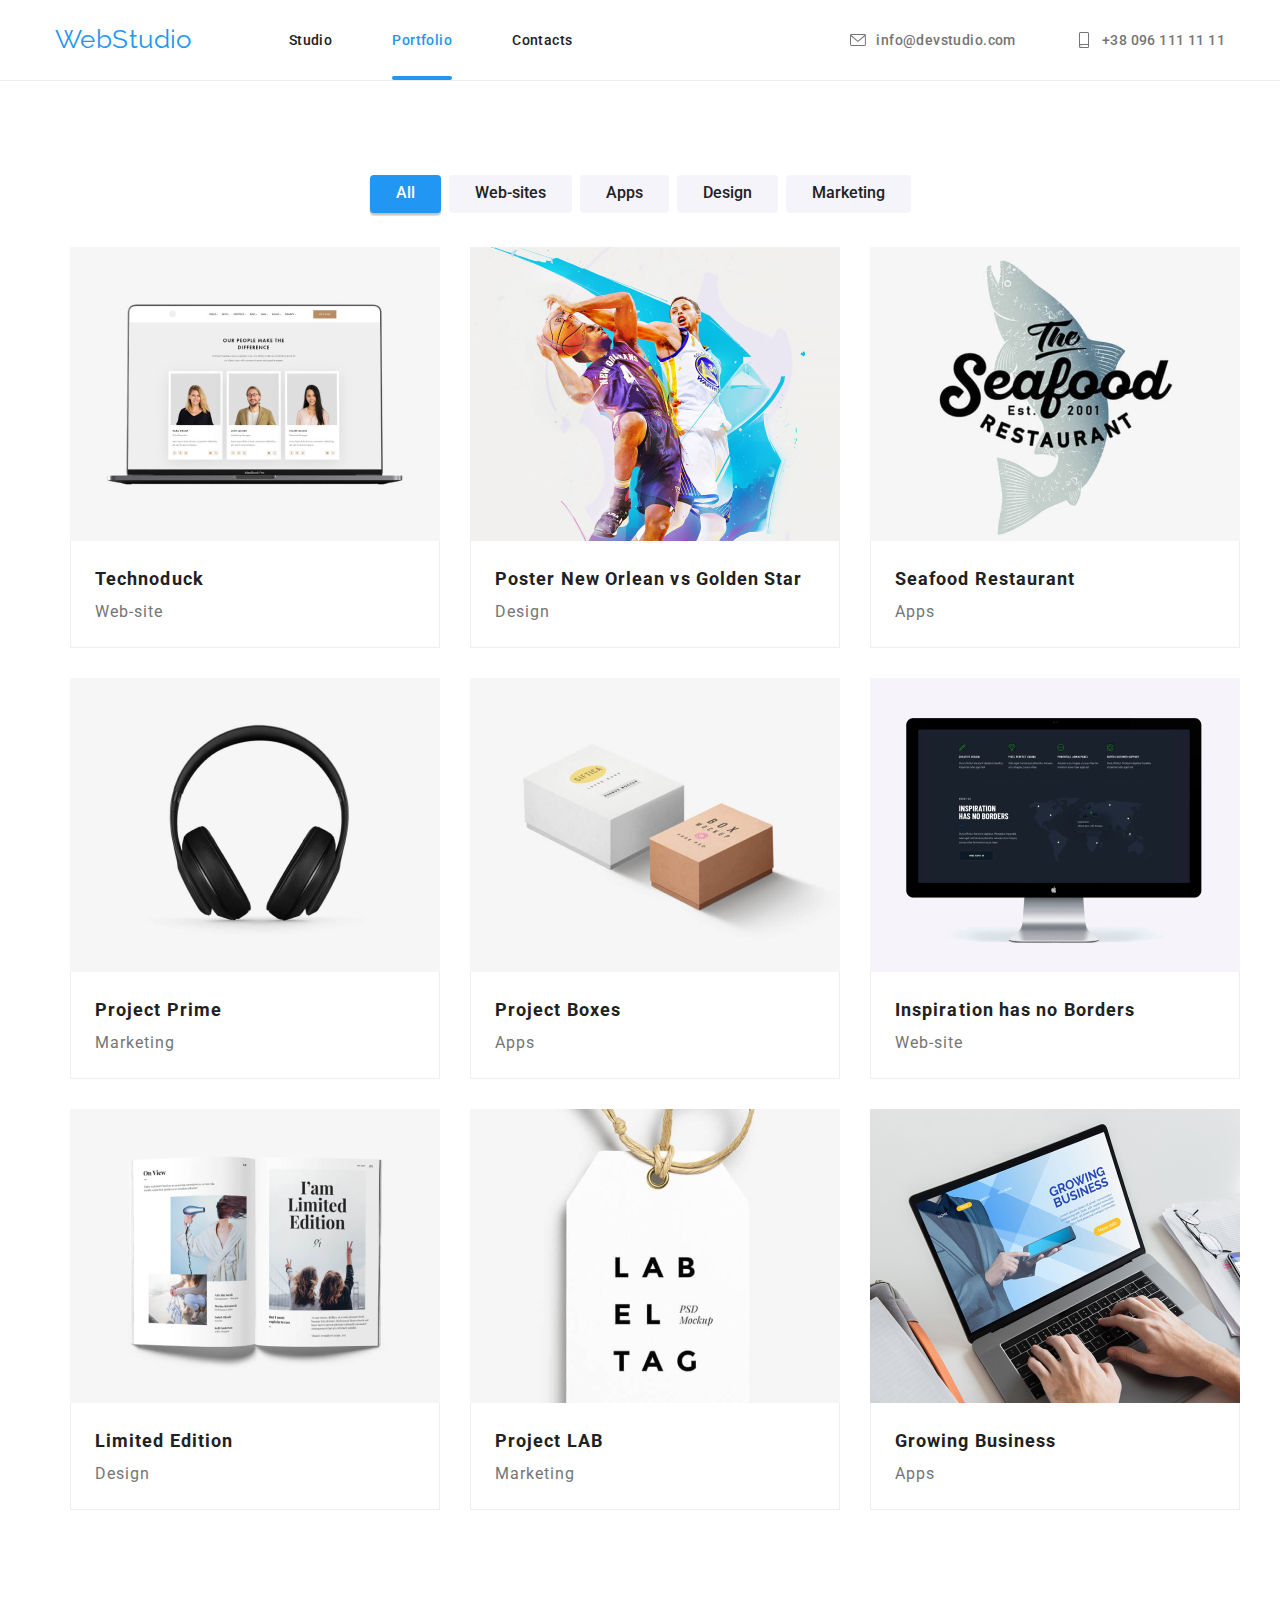
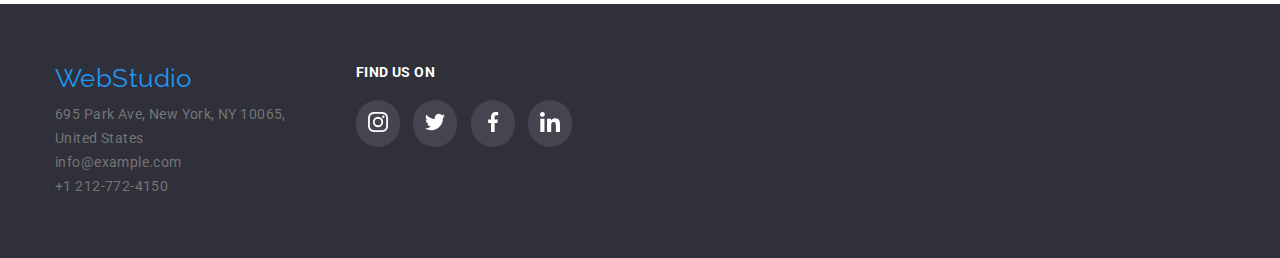
==== portfolio.html @ 81004910 "commit" ====
<!DOCTYPE html>
<html lang="en">
  <head>
    <meta charset="UTF-8" />
    <title>Portfolio</title>
    <link rel="preconnect" href="https://fonts.googleapis.com" />
    <link rel="preconnect" href="https://fonts.gstatic.com" crossorigin />
    <link
      href="https://fonts.googleapis.com/css2?family=Raleway:wght@700&family=Roboto:wght@400;500;700;900&display=swap"
      rel="stylesheet"
    />
    <link
      rel="stylesheet"
      href="https://cdnjs.cloudflare.com/ajax/libs/modern-normalize/1.1.0/modern-normalize.min.css"
    />
    <link rel="stylesheet" href="css/styles.css" />
  </head>
  <body>
    <header class="header">
      <div class="container header-content">
        <nav class="header-nav">
          <a href="index.html" class="logo link">WebStudio</a>
          <ul class="list header-ul">
            <li class="header-item">
              <a href="index.html" class="header-nav-link link">Studio</a>
            </li>
            <li class="header-item">
              <a href="portfolio.html" class="header-active-link link"
                >Portfolio</a
              >
            </li>
            <li class="header-item">
              <a href="#" class="header-nav-link link">Contacts</a>
            </li>
          </ul>
        </nav>
        <ul class="header-ul list">
          <li class="header-item">
            <a href="mailto:info@devstudio.com" class="header-contacts link">
              <svg class="header-contacts-icon">
                <use href="./images/icons.svg#icon-envelope"></use>
              </svg>
              <p>info@devstudio.com</p>
            </a>
          </li>
          <li class="header-item">
            <a href="tel:+380961111111" class="header-contacts link">
              <svg class="header-contacts-icon">
                <use href="./images/icons.svg#icon-smartphone"></use>
              </svg>
              <p>+38 096 111 11 11</p>
            </a>
          </li>
        </ul>
      </div>
    </header>
    <main>
      <section class="section">
        <div class="container">
          <div>
            <ul class="filter-buttons-list list">
              <li>
                <button type="button" class="active-filter-button">All</button>
              </li>
              <li>
                <button type="button" class="filter-button">Web-sites</button>
              </li>
              <li>
                <button type="button" class="filter-button">Apps</button>
              </li>
              <li>
                <button type="button" class="filter-button">Design</button>
              </li>
              <li>
                <button type="button" class="filter-button">Marketing</button>
              </li>
            </ul>
          </div>
          <div class="container">
            <ul class="cards-list list">
              <li class="card">
                <div class="card-image">
                  <img src="images/portfolio1.jpg" alt="" />
                  <p class="card-hover-text">
                    Technoduck is a state-of-the-art coronavirus distribution
                    platform. Companies use this platform for digital espionage
                    and attacks on competitors' secure servers.
                  </p>
                </div>
                <div class="card-description">
                  <p class="card-description-name">Technoduck</p>
                  <p class="card-description-text">Web-site</p>
                </div>
              </li>
              <li class="card">
                <div class="card-image">
                  <img src="images/portfolio2.jpg" alt="" />
                  <p class="card-hover-text">
                    Technoduck is a state-of-the-art coronavirus distribution
                    platform. Companies use this platform for digital espionage
                    and attacks on competitors' secure servers.
                  </p>
                </div>
                <div class="card-description">
                  <p class="card-description-name">
                    Poster New Orlean vs Golden Star
                  </p>
                  <p class="card-description-text">Design</p>
                </div>
              </li>
              <li class="card">
                <div class="card-image">
                  <img src="images/portfolio3.jpg" alt="" />
                  <p class="card-hover-text">
                    Technoduck is a state-of-the-art coronavirus distribution
                    platform. Companies use this platform for digital espionage
                    and attacks on competitors' secure servers.
                  </p>
                </div>
                <div class="card-description">
                  <p class="card-description-name">Seafood Restaurant</p>
                  <p class="card-description-text">Apps</p>
                </div>
              </li>
              <li class="card">
                <div class="card-image">
                  <img src="images/portfolio4.jpg" alt="" />
                  <p class="card-hover-text">
                    Technoduck is a state-of-the-art coronavirus distribution
                    platform. Companies use this platform for digital espionage
                    and attacks on competitors' secure servers.
                  </p>
                </div>
                <div class="card-description">
                  <p class="card-description-name">Project Prime</p>
                  <p class="card-description-text">Marketing</p>
                </div>
              </li>
              <li class="card">
                <div class="card-image">
                  <img src="images/portfolio5.jpg" alt="" />
                  <p class="card-hover-text">
                    Technoduck is a state-of-the-art coronavirus distribution
                    platform. Companies use this platform for digital espionage
                    and attacks on competitors' secure servers.
                  </p>
                </div>
                <div class="card-description">
                  <p class="card-description-name">Project Boxes</p>
                  <p class="card-description-text">Apps</p>
                </div>
              </li>
              <li class="card">
                <div class="card-image">
                  <img src="images/portfolio6.jpg" alt="" />
                  <p class="card-hover-text">
                    Technoduck is a state-of-the-art coronavirus distribution
                    platform. Companies use this platform for digital espionage
                    and attacks on competitors' secure servers.
                  </p>
                </div>
                <div class="card-description">
                  <p class="card-description-name">
                    Inspiration has no Borders
                  </p>
                  <p class="card-description-text">Web-site</p>
                </div>
              </li>
              <li class="card">
                <div class="card-image">
                  <img src="images/portfolio7.jpg" alt="" />
                  <p class="card-hover-text">
                    Technoduck is a state-of-the-art coronavirus distribution
                    platform. Companies use this platform for digital espionage
                    and attacks on competitors' secure servers.
                  </p>
                </div>
                <div class="card-description">
                  <p class="card-description-name">Limited Edition</p>
                  <p class="card-description-text">Design</p>
                </div>
              </li>
              <li class="card">
                <div class="card-image">
                  <img src="images/portfolio8.jpg" alt="" />
                  <p class="card-hover-text">
                    Technoduck is a state-of-the-art coronavirus distribution
                    platform. Companies use this platform for digital espionage
                    and attacks on competitors' secure servers.
                  </p>
                </div>
                <div class="card-description">
                  <p class="card-description-name">Project LAB</p>
                  <p class="card-description-text">Marketing</p>
                </div>
              </li>
              <li class="card">
                <div class="card-image">
                  <img src="images/portfolio9.jpg" alt="" />
                  <p class="card-hover-text">
                    Technoduck is a state-of-the-art coronavirus distribution
                    platform. Companies use this platform for digital espionage
                    and attacks on competitors' secure servers.
                  </p>
                </div>
                <div class="card-description">
                  <p class="card-description-name">Growing Business</p>
                  <p class="card-description-text">Apps</p>
                </div>
              </li>
            </ul>
          </div>
        </div>
      </section>
    </main>
    <footer class="footer">
      <div class="container footer-container">
        <div>
          <a href="#" class="logo link">WebStudio</a>
          <address class="footer-address">
            <ul class="list">
              <li>
                <a class="link" href="index.html"
                  >695 Park Ave, New York, NY 10065,<br />
                  United States</a
                >
              </li>
              <li>
                <a class="link" href="mailto:info@example.com"
                  >info@example.com</a
                >
              </li>
              <li>
                <a class="link" href="tel:+1212-772-4150">+1 212-772-4150</a>
              </li>
            </ul>
          </address>
        </div>
        <div class="findUs-container">
          <p class="findUs-text">Find us on</p>
          <ul class="list footer-icons-list">
            <li>
              <a href="">
                <div class="footer-icon-wrapper">
                  <svg>
                    <use href="./images/icons.svg#icon-instagram-1"></use>
                  </svg>
                </div>
              </a>
            </li>
            <li>
              <a href="">
                <div class="footer-icon-wrapper">
                  <svg>
                    <use href="./images/icons.svg#icon-twitter-1"></use>
                  </svg>
                </div>
              </a>
            </li>
            <li>
              <a href="">
                <div class="footer-icon-wrapper">
                  <svg>
                    <use href="./images/icons.svg#icon-facebook-1"></use>
                  </svg>
                </div>
              </a>
            </li>
            <li>
              <a href="">
                <div class="footer-icon-wrapper">
                  <svg class="modal-button-icon">
                    <use href="./images/icons.svg#icon-linkedin-1"></use>
                  </svg>
                </div>
              </a>
            </li>
          </ul>
        </div>
      </div>
    </footer>
  </body>
</html>
---- css/styles.css ----
:root {
  --primary-text-color: #757575;
  --accent-color: #2196f3;
  --background-grey: #f5f4fa;
  --icon-color: #afb1b8;
  --animation-time: 250ms;
  --timing-function: cubic-bezier(0.4, 0, 0.2, 1);
}

body {
  position: relative;
  margin: auto;
  background-color: #ffffff;
  font-family: "Roboto", sans-serif;
  font-size: 14px;
  letter-spacing: 0.03em;
  color: #212121;
}

h1,
h2,
h3,
h4,
h5,
h6,
p {
  margin: 0;
}
html {
  box-sizing: border-box;
}
*,
*::after,
*::before {
  box-sizing: inherit;
}
img {
  display: block;
  max-width: 100%;
  height: auto;
}
address {
  font-style: normal;
}
.link {
  text-decoration: none;
  color: inherit;
}
.list {
  list-style: none;
  padding: 0;
  margin: 0;
}
.header {
  margin: auto;
  border-bottom: 1px solid #ececec;
}
.logo {
  color: var(--accent-color);
  font-family: "raleway";
  font-size: 26px;
}
.container {
  padding: 0 15px;
  width: 1200px;
  margin: 0 auto;
}
.header-content {
  display: flex;
  justify-content: space-between;
  align-items: baseline;
}
.header-item {
  position: relative;
  display: inline-block;
}
.header-item a {
  fill: #757575;
  display: flex;
  flex-direction: row;
  align-items: center;
  gap: 10px;
}
.header-item:not(:last-child) {
  margin-right: 60px;
}

.header-ul {
  margin-left: 97px;
  display: flex;
  align-items: center;
}
.header-nav {
  display: flex;
  align-items: center;
}
.header-nav-link {
  display: block;
  padding: 32px 0px 31px 0px;
  font-weight: 500;
  color: #212121;
}
.header-contacts {
  display: block;
  padding: 32px 0px 31px 0px;
  font-weight: 500;
  color: var(--primary-text-color);
}
.header-contacts:hover {
  color: var(--accent-color);
}
.header-contacts-icon {
  max-width: 16px;
  max-height: 16px;
}
.header a:hover {
  color: var(--accent-color);
  fill: var(--accent-color);
}
.header-active-link {
  position: relative;
  padding: 32px 0px 31px 0px;
  font-weight: 500;
  color: var(--accent-color);
}
.header-active-link::after {
  content: "";
  position: absolute;
  width: 100%;
  height: 4px;
  background-color: var(--accent-color);
  border-radius: 2px;
  bottom: 0;
  left: 0;
}

.section {
  padding: 94px 0;
}
.section-no-top-padding {
  padding-top: 0;
}
.headers {
  text-align: center;
  font-size: 36px;
  font-weight: 700;
  color: #212121;
  line-height: 42.19px;
}
.hero-section {
  padding: 200px 0;
  background-image: linear-gradient(
      rgba(47, 48, 58, 0.4),
      rgba(47, 48, 58, 0.4)
    ),
    url("../images/herobg.png");
  background-repeat: no-repeat;
  background-position: center;
  background-size: cover;
  text-align: center;
}
.hero-section-h1 {
  margin: auto;
  color: #ffffff;
  font-weight: 900;
  font-size: 44px;
  line-height: 60px;
}
.request-button {
  font-weight: 700;
  margin-top: 40px;
  background-color: var(--accent-color);
  border: 4px solid var(--accent-color);
  border-radius: 4px;
  padding: 15px 24px;
  font-size: 16px;
  color: #ffffff;
  transition-duration: 0.4s;
}
.request-button:hover {
  border: 4px solid var(--accent-color);
  background-color: var(--background-grey);
  color: #000000;
  cursor: pointer;
}
.features-headers {
  font-weight: 700;
  line-height: 16.41px;
}
.features-list {
  display: flex;
  justify-content: space-between;
  gap: 30px;
}
.features-list-item {
  line-height: 24px;
  font-size: 14px;
  width: 270px;
}
.features-card-image {
  background-color: #f5f4fa;
  width: auto;
  padding: 25px 100px;
  margin-bottom: 30px;
}
.features-text {
  padding-top: 9px;
  color: var(--primary-text-color);
}

.whatWeDo-list {
  padding-top: 50px;
  display: flex;
  justify-content: space-between;
  gap: 30px;
}
.whatWeDo-list-item {
  position: relative;
}
.WhatWeDo-text {
  position: absolute;
  width: 100%;
  bottom: 0;
  z-index: 1;
  background-color: rgba(33, 33, 33, 0.8);
  font: 16px Roboto;
  font-weight: 700;
  color: white;

  text-align: center;
  padding: 27px 0;
}

.section-team {
  background-color: #f5f4fa;
  padding: 94px 0 94px 0;
  text-align: center;
}
.team-list {
  padding-top: 50px;
  display: flex;
  justify-content: space-between;
  gap: 30px;
}
.team-list-item {
  background-color: #ffffff;
  border-radius: 0px 0px 4px 4px;
  box-shadow: 0px 1px 3px rgba(0, 0, 0, 0.12), 0px 1px 1px rgba(0, 0, 0, 0.14),
    0px 2px 1px rgba(0, 0, 0, 0.2);
}
.team-member-image {
  margin-bottom: 30px;
}
.team-member-name {
  font-size: 16px;
  font-weight: 500;
  line-height: 18.75px;
  margin-bottom: 10px;
}
.team-member-text {
  color: var(--primary-text-color);
  font-size: 16px;
  font-weight: 400;
  line-height: 18.75px;
}
.team-member-icon-wrapper {
  border-radius: 50%;
  padding: 12px;
}
.team-member-icon-wrapper:hover {
  background-color: var(--accent-color);
  transition-duration: var(--animation-time);
  transition-timing-function: var(--timing-function);
}
.team-member-icon-list {
  display: flex;
  flex-direction: row;
  justify-content: center;
  gap: 10px;
  padding: 16px 32px 30px;
}
.team-member-icon-list svg {
  width: 20px;
  height: 20px;
  fill: var(--icon-color);
}
.team-member-icon-wrapper:hover svg {
  fill: #fff;
}

.customer-list {
  padding-top: 50px;
  display: flex;
  gap: 30px;
}
.customer-div {
  padding: 16px 32px;
  border: 1px solid #afb1b8;
  border-radius: 4px;
  display: inline-block;
}
.customer-icon {
  height: 60px;
  width: 106px;
  fill: var(--icon-color);
}
.customer-div:hover {
  border-color: var(--accent-color);
}
.customer-div:hover svg {
  fill: var(--accent-color);
}

.footer {
  background-color: #2f303a;
  padding: 60px 0;
}
.footer-container {
  display: flex;
}
.footer-address {
  padding-top: 9px;
  color: #757575;
  font-size: 14px;
  font-weight: 400;
  line-height: 24px;
}
.footer-address a:hover {
  color: #ffffff;
}
.findUs-container {
  margin-left: 70px;
}
.findUs-text {
  color: white;
  font-family: Roboto;
  font-weight: 700;
  margin-bottom: 20px;
  text-transform: uppercase;
}
.footer-icon-wrapper {
  padding: 12px;
  background-color: rgba(255, 255, 255, 0.1);
  border-radius: 50px;
}
.footer-icon-wrapper:hover {
  background-color: var(--accent-color);
  transition-duration: var(--animation-time);
  transition-timing-function: var(--timing-function);
}
.footer-icons-list svg {
  width: 20px;
  height: 20px;
  fill: white;
}
.footer-icons-list li {
  display: inline-block;
  margin-right: 10px;
}

.filter-buttons-list {
  display: flex;
  justify-content: center;
  gap: 8px;
}
.filter-button {
  background-color: #f5f4fa;
  height: 38px;
  padding: 0px 26px;
  border-radius: 4px;
  border: 0px;
  text-align: center;
  font-family: "Roboto";
  font-size: 16px;
  font-weight: 500;
  color: #212121;
  transition-duration: 0.4s;
  cursor: pointer;
}
.filter-button:hover {
  background-color: var(--accent-color);
  color: #ffffff;
  box-shadow: 0px 3px 1px rgba(0, 0, 0, 0.1), 0px 1px 2px rgba(0, 0, 0, 0.08),
    0px 2px 2px rgba(0, 0, 0, 0.12);
}
.active-filter-button {
  background-color: var(--accent-color);
  color: #ffffff;
  height: 38px;
  padding: 0px 26px;
  border-radius: 4px;
  border: 0px;
  text-align: center;
  font-size: 16px;
  font-family: "Roboto";
  font-weight: 500;
  transition-duration: 0.4s;
  cursor: pointer;
  box-shadow: 0px 3px 1px rgba(0, 0, 0, 0.1), 0px 1px 2px rgba(0, 0, 0, 0.08),
    0px 2px 2px rgba(0, 0, 0, 0.12);
}

.cards-list {
  margin-top: 34px;
  list-style: none;
  display: flex;
  flex-direction: row;
  justify-content: center;
  gap: 30px;
  flex-wrap: wrap;
}
.card .card-image {
  position: relative;
  overflow: hidden;
}
.card:hover .card-hover-text {
  transform: translatey(0);
  transition-duration: var(--animation-time);
  transition-timing-function: var(--timing-function);
}
.card:hover {
  box-shadow: 0px 1px 1px rgba(0, 0, 0, 0.12), 0px 4px 4px rgba(0, 0, 0, 0.06),
    1px 4px 6px rgba(0, 0, 0, 0.16);

  transition-duration: var(--animation-time);
  transition-timing-function: var(--timing-function);
}
.card-hover-text {
  position: absolute;
  top: 0;
  left: 0;
  width: 100%;
  height: 100%;
  background-color: var(--accent-color);
  backface-visibility: 0.9;
  transform: translatey(100%);
  transition: transform var(--animation-time) ease;
  font: 400 18px/28px Roboto;
  color: #fff;
  padding: 24px;
  overflow: auto;
  opacity: 0.9;
}
.card-description {
  border: 1px solid #eeeeee;
  border-top: none;
  padding: 20px 24px;
}
.card-description-name {
  letter-spacing: 0.06em;
  font-size: 18px;
  font-weight: 700;
  line-height: 36px;
}
.card-description-text {
  letter-spacing: 0.06em;
  font-size: 16px;
  line-height: 30px;
  color: var(--primary-text-color);
}

.is-hidden {
  pointer-events: none;
  opacity: 0;
}
.backdrop {
  bottom: 0;
  display: flex;
  justify-content: center;
  align-items: center;
  position: fixed;
  z-index: 2;
  width: 100%;
  height: 100vh;
  top: 0;
  left: 0;
  background-color: rgba(0, 0, 0, 0.2);
  transition-duration: var(--animation-time);
  transition-timing-function: var(--timing-function);
}

.modal {
  position: relative;
  height: 581px;
  width: 528px;
  background-color: #fff;
  z-index: 3;
}
.modal-button {
  display: flex;
  justify-content: center;
  align-items: center;
  height: 30px;
  width: 30px;
  background: none;
  position: absolute;
  top: 8px;
  right: 8px;
  border: 1px solid rgba(0, 0, 0, 0.1);
  border-radius: 50%;
}
.modal-button-icon {
  height: 18px;
  width: 18px;
}
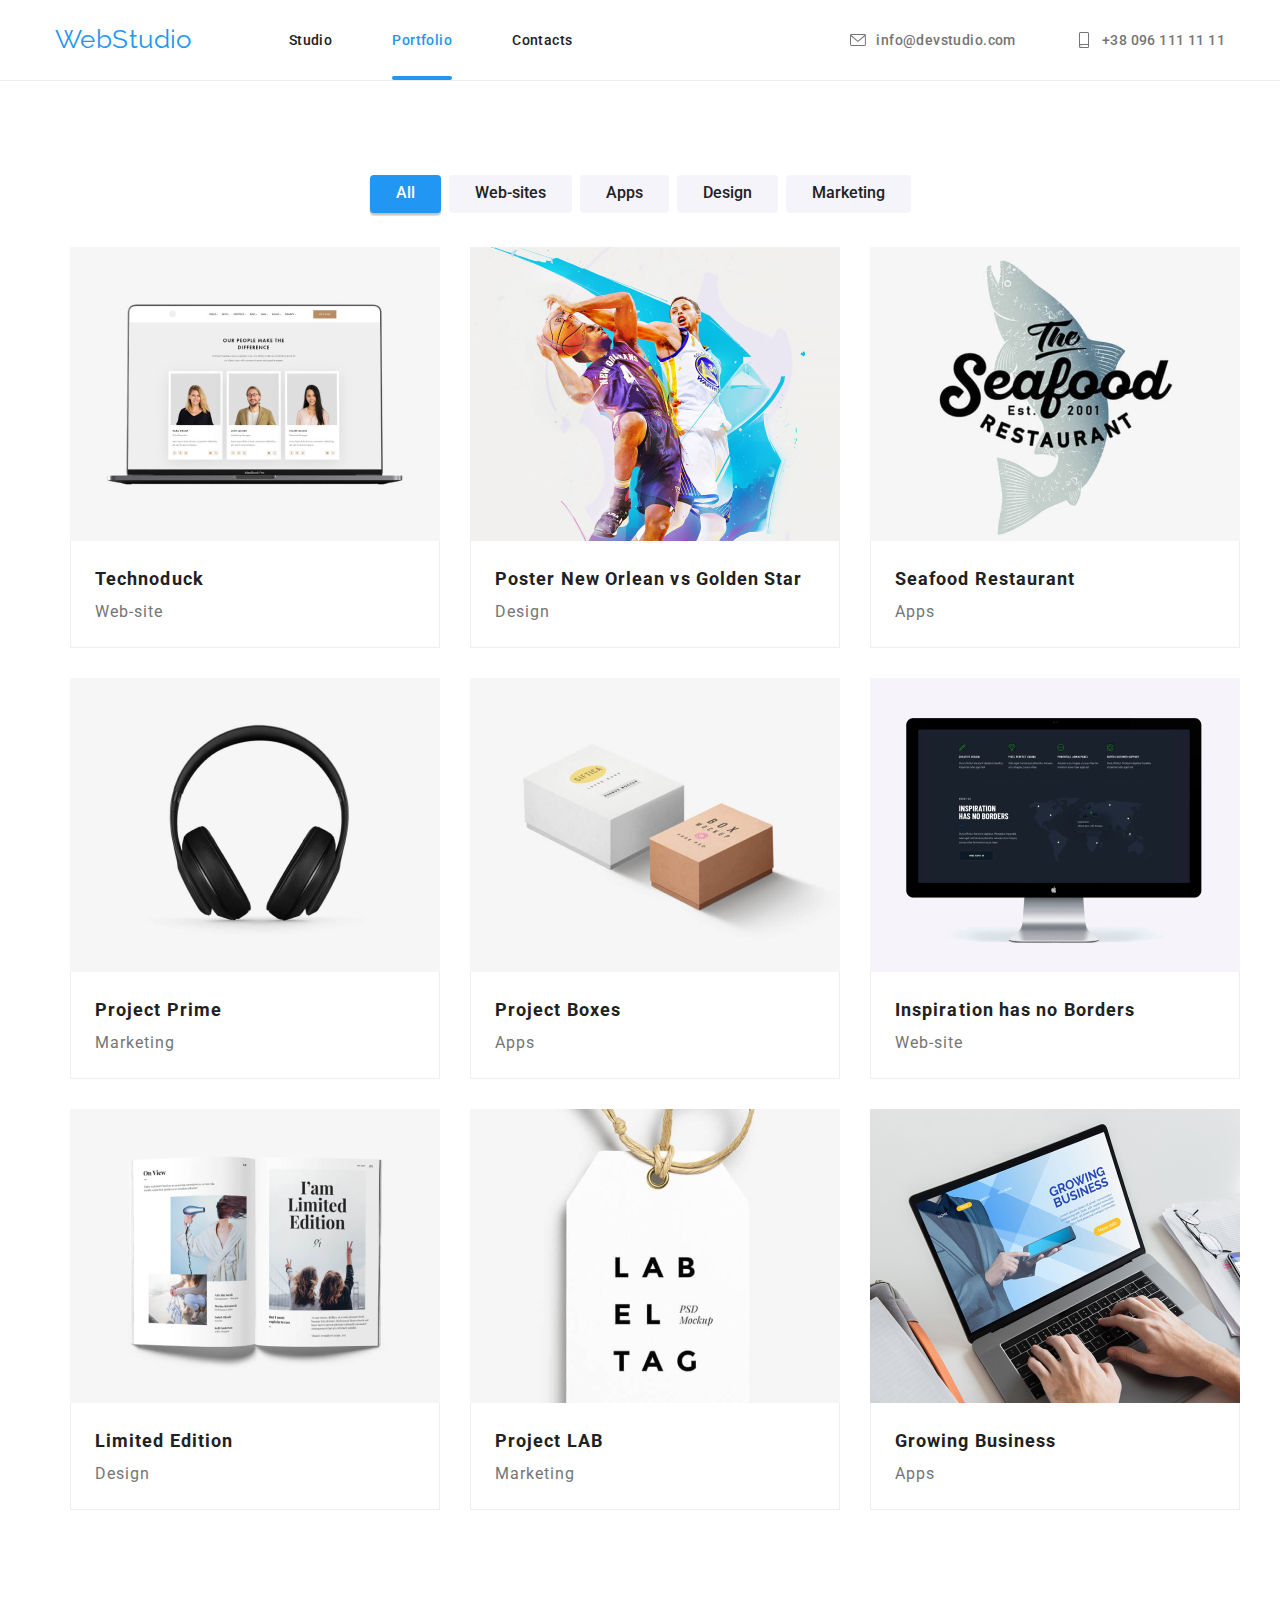
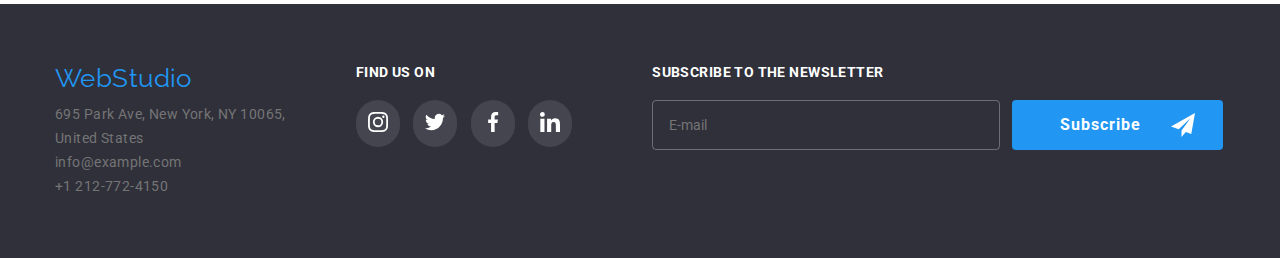
==== commit 6d2b499d: "finished modal window" ====
--- a/portfolio.html
+++ b/portfolio.html
@@ -237,7 +237,7 @@
           </address>
         </div>
         <div class="findUs-container">
-          <p class="findUs-text">Find us on</p>
+          <p class="footer-text">Find us on</p>
           <ul class="list footer-icons-list">
             <li>
               <a href="">
@@ -269,13 +269,33 @@
             <li>
               <a href="">
                 <div class="footer-icon-wrapper">
-                  <svg class="modal-button-icon">
+                  <svg>
                     <use href="./images/icons.svg#icon-linkedin-1"></use>
                   </svg>
                 </div>
               </a>
             </li>
           </ul>
+        </div>
+        <div class="findUs-container">
+          <p class="footer-text">Subscribe to the newsletter</p>
+          <form action="">
+            <label for="email" class="footer-form">
+              <input
+                type="email"
+                name="email"
+                id="email"
+                placeholder="E-mail"
+                class="footer-email-input"
+              />
+              <button type="submit" class="footer-submit-button">
+                Subscribe
+                <svg>
+                  <use href="./images/icons.svg#icon-send"></use>
+                </svg>
+              </button>
+            </label>
+          </form>
         </div>
       </div>
     </footer>
--- a/css/styles.css
+++ b/css/styles.css
@@ -331,7 +331,7 @@
 .findUs-container {
   margin-left: 70px;
 }
-.findUs-text {
+.footer-text {
   color: white;
   font-family: Roboto;
   font-weight: 700;
@@ -356,6 +356,47 @@
 .footer-icons-list li {
   display: inline-block;
   margin-right: 10px;
+}
+.footer-form {
+  display: flex;
+  gap: 12px;
+  align-items: center;
+}
+.footer-email-input {
+  color: rgba(255, 255, 255, 0.3);
+  width: 348px;
+  padding: 16px;
+  background: none;
+  border: 1px solid rgba(255, 255, 255, 0.3);
+  border-radius: 4px;
+}
+.footer-email-input:focus {
+  background: none;
+  border: 1px solid #fff;
+  color: #fff;
+  outline: none;
+}
+.footer-email-input:focus::placeholder {
+  color: #fff;
+  opacity: 0.8;
+}
+.footer-submit-button {
+  display: inline-flex;
+  align-items: center;
+  background-color: var(--accent-color);
+  border: none;
+  border-radius: 4px;
+  padding: 10px 28px 10px 48px;
+  height: 50px;
+  color: #fff;
+  font: 700 16px/30px Roboto;
+  letter-spacing: 0.06em;
+  cursor: pointer;
+}
+.footer-submit-button svg {
+  margin-left: 30px;
+  height: 24px;
+  width: 24px;
 }
 
 .filter-buttons-list {
@@ -448,9 +489,7 @@
 }
 .card-description-name {
   letter-spacing: 0.06em;
-  font-size: 18px;
-  font-weight: 700;
-  line-height: 36px;
+  font: 700 18px/36px Roboto;
 }
 .card-description-text {
   letter-spacing: 0.06em;
@@ -481,7 +520,6 @@
 
 .modal {
   position: relative;
-  height: 581px;
   width: 528px;
   background-color: #fff;
   z-index: 3;
@@ -503,3 +541,87 @@
   height: 18px;
   width: 18px;
 }
+.modal-button:hover {
+  fill: var(--accent-color);
+}
+.modal-text {
+  font: 700 20px/24px Roboto;
+  margin: 40px 40px 12px 40px;
+}
+.modal-form-item {
+  position: relative;
+  margin-left: 40px;
+  display: flex;
+  flex-direction: column;
+  font: 400 12px/14px Roboto;
+  color: #757575;
+}
+.modal-input {
+  color: #757575;
+  margin: 4px 40px 4px 0px;
+  padding: 12px;
+  padding-left: 42px;
+  background: none;
+  border: 1px solid rgba(33, 33, 33, 0.2);
+  border-radius: 4px;
+}
+.modal-input:focus {
+  background: none;
+  border: 1px solid var(--accent-color);
+  color: #757575;
+  outline: none;
+}
+.modal-input:focus::placeholder {
+  color: #757575;
+  opacity: 0.8;
+}
+.modal-textarea {
+  height: 120px;
+  padding: 12px;
+  resize: none;
+}
+.modal-checkbox-label {
+  margin: 25px 52px;
+  flex-direction: row;
+  align-items: flex-start;
+  font: 400 14px/24px Roboto;
+}
+.modal-checkbox-margin {
+  margin-right: 8px;
+}
+.modal-submit-button {
+  margin-bottom: 40px;
+  background-color: var(--accent-color);
+  border: none;
+  border-radius: 4px;
+  padding: 10px 80px;
+  color: #fff;
+  font: 700 16px/30px Roboto;
+  letter-spacing: 0.06em;
+  cursor: pointer;
+}
+.modal-input-icon {
+  height: 18px;
+  width: 18px;
+  position: absolute;
+  bottom: 15px;
+  left: 12px;
+  fill: #212121;
+}
+.modal-input:focus + .modal-input-icon {
+  fill: var(--accent-color);
+}
+.modal-checkbox-icon {
+  padding: 1px;
+  height: 15px;
+  width: 16px;
+  border-radius: 2px;
+  display: none;
+  position: absolute;
+  top: 3px;
+  left: -1px;
+  background-color: var(--accent-color);
+}
+input[type="checkbox"]:checked + .modal-checkbox-icon {
+  display: inline-block;
+}
